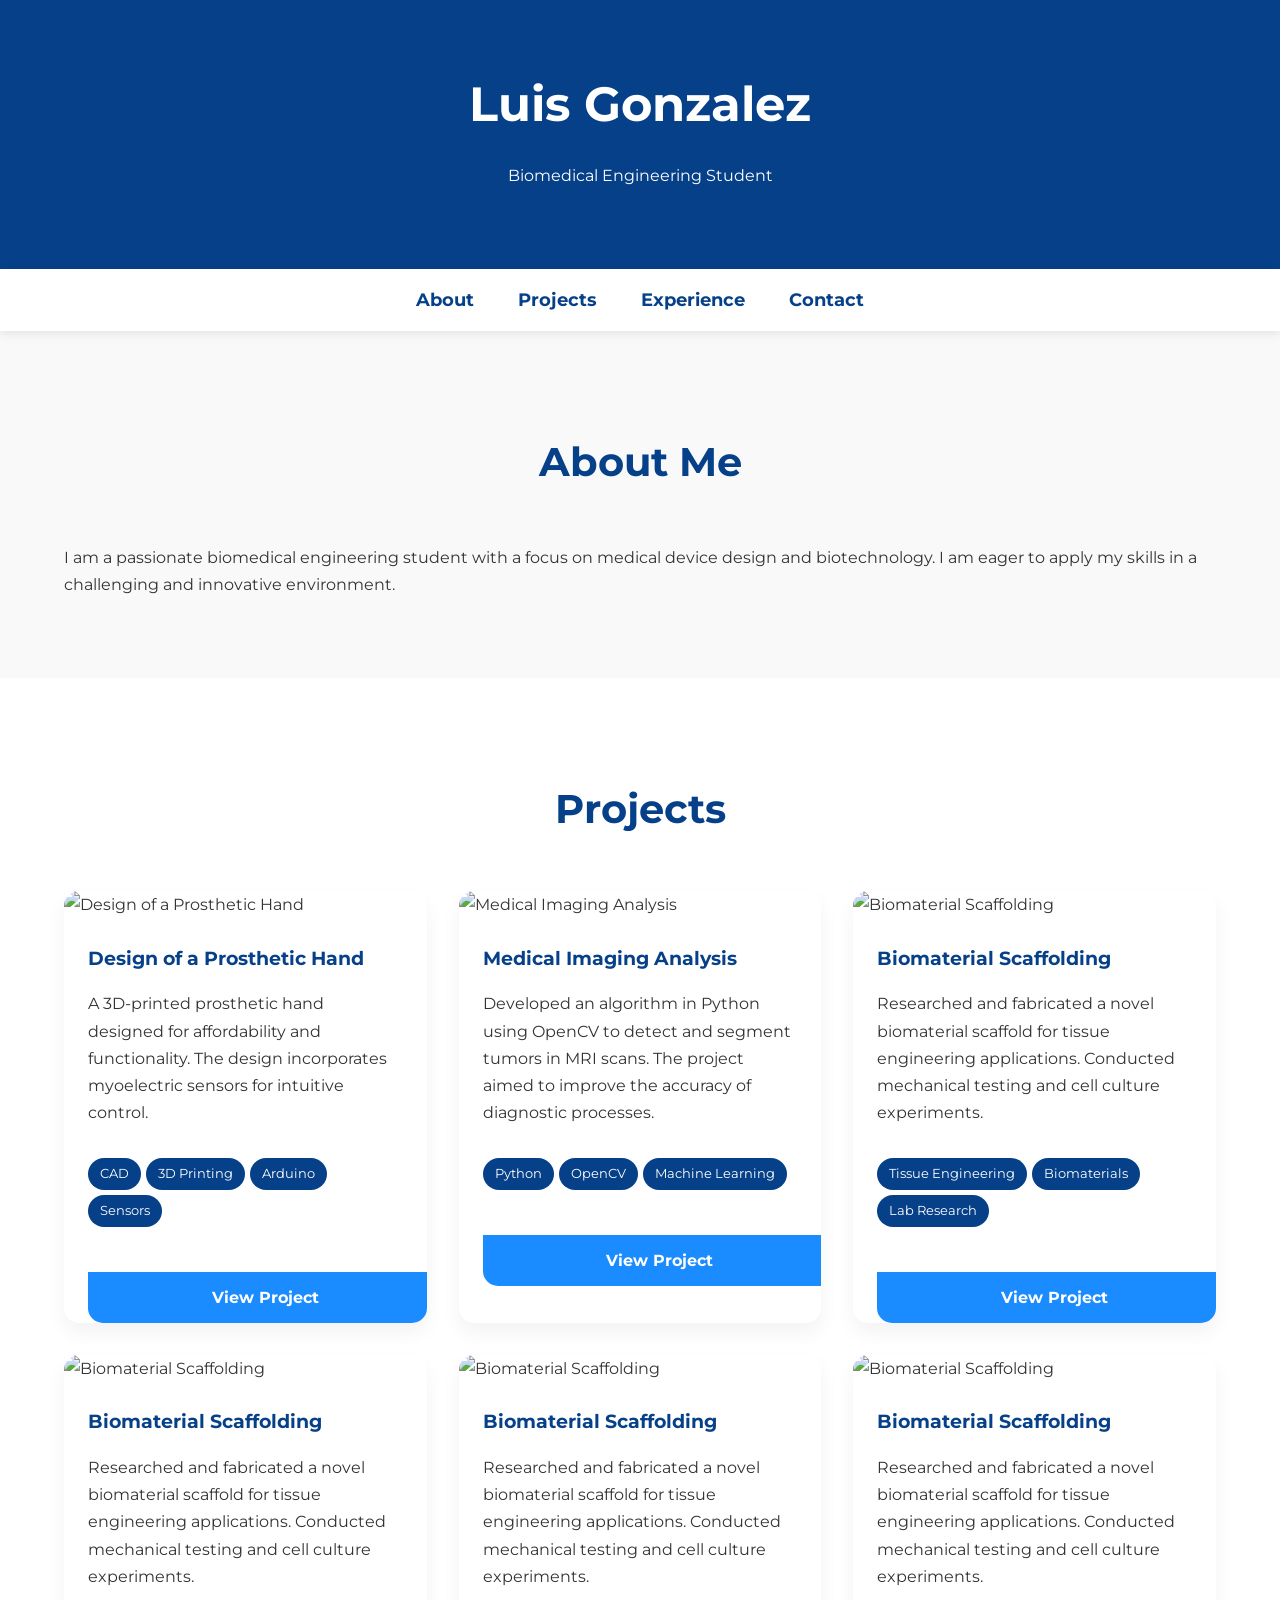
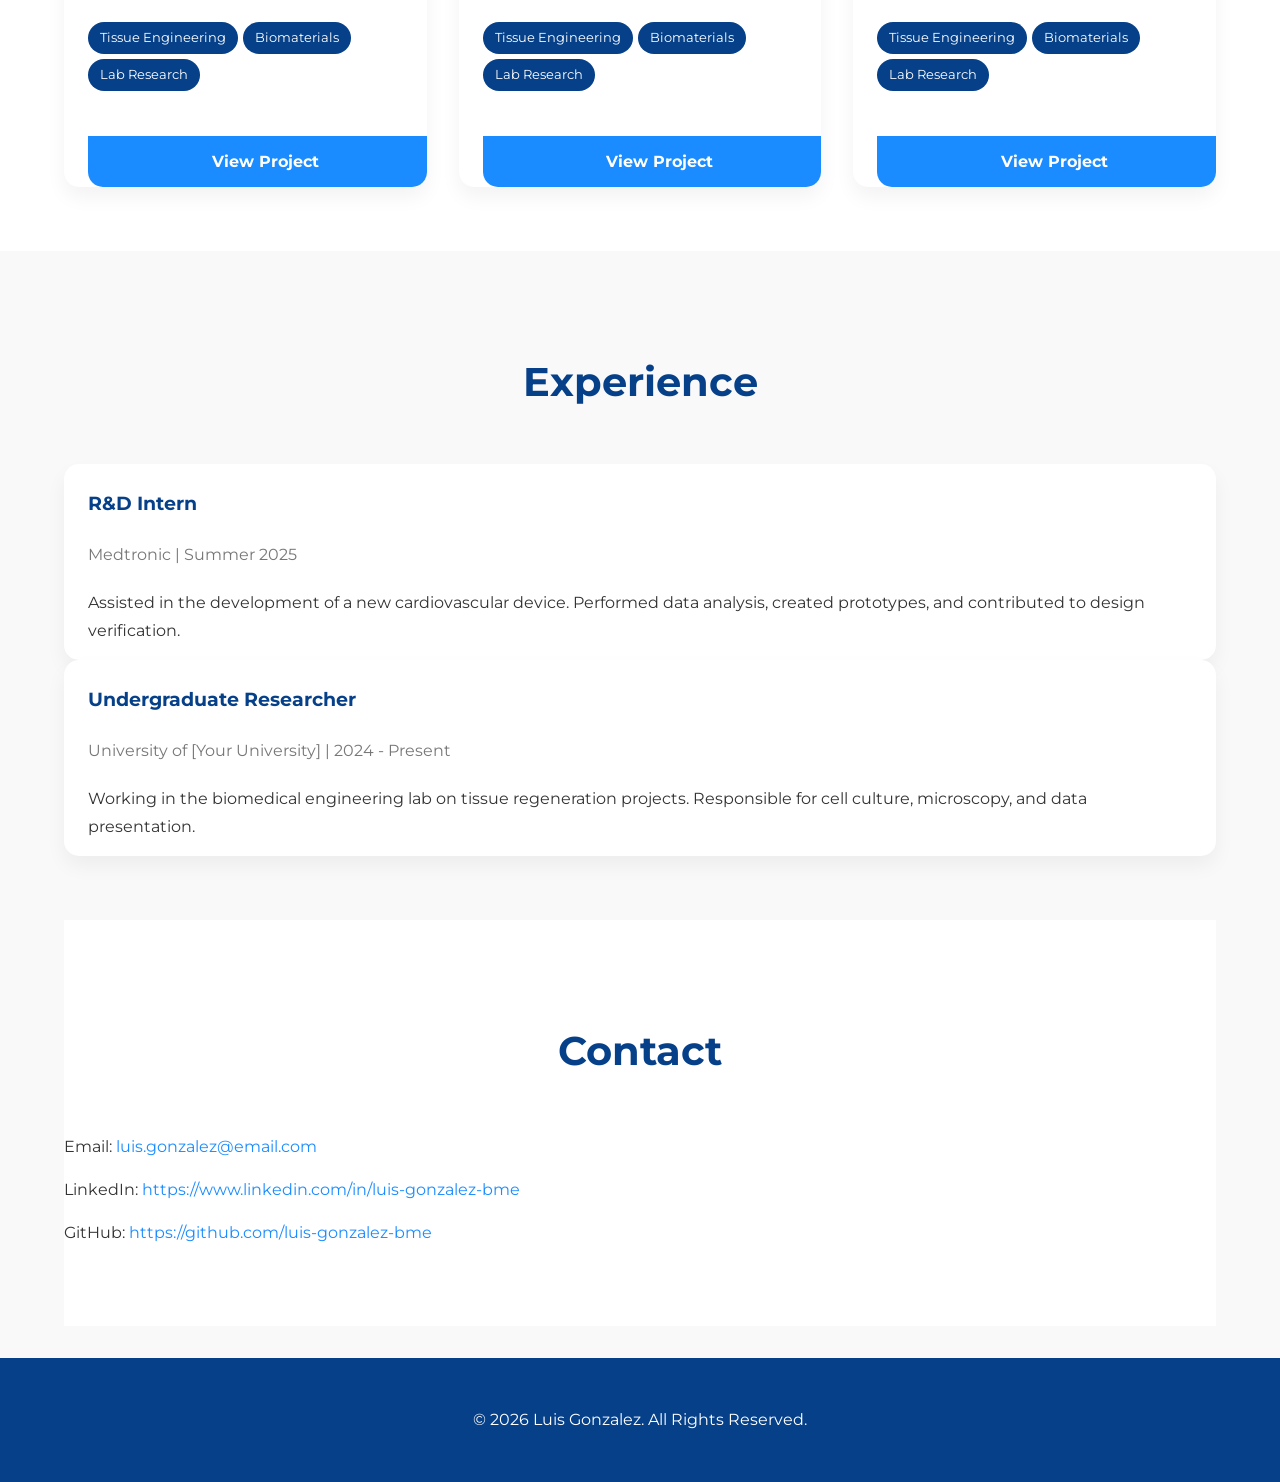
==== index.html @ 67741cb4 "Add files via upload" ====
<!DOCTYPE html>
<html lang="en">
<head>
    <meta charset="UTF-8">
    <meta name="viewport" content="width=device-width, initial-scale=1.0">
    <title>Luis Gonzalez - Portfolio</title>
    <link rel="stylesheet" href="css/style.css">
    <link rel="preconnect" href="https://fonts.googleapis.com">
    <link rel="preconnect" href="https://fonts.gstatic.com" crossorigin>
    <link href="https://fonts.googleapis.com/css2?family=Montserrat:wght@400;700&display=swap" rel="stylesheet">
</head>
<body>

    <header>
        <div class="container">
            <h1 id="owner-name"></h1>
            <p id="main-specialty"></p>
        </div>
    </header>

    <nav>
        <div class="container">
            <ul>
                <li><a href="#about">About</a></li>
                <li><a href="#projects">Projects</a></li>
                <li><a href="#experience">Experience</a></li>
                <li><a href="#contact">Contact</a></li>
            </ul>
        </div>
    </nav>

    <main>
        <section id="about" class="container">
            <h2>About Me</h2>
            <p id="about-description"></p>
        </section>

        <section id="projects">
            <div class="container">
                <h2>Projects</h2>
                <div id="projects-container"></div>
            </div>
        </section>

        <section id="experience">
            <div class="container">
                <h2>Experience</h2>
                <div id="experience-container"></div>
            </div>
        </section>

        <section id="contact" class="container">
            <h2>Contact</h2>
            <div id="contact-container"></div>
        </section>
    </main>

    <footer>
        <div class="container">
            <p>&copy; 2026 <span id="footer-name">Luis Gonzalez</span>. All Rights Reserved.</p>
        </div>
    </footer>

    <script src="js/data.js"></script>
    <script src="js/app.js"></script>
    <script>
        // Small script to set footer name, as app.js doesn't do it.
        document.addEventListener('DOMContentLoaded', function() {
            document.getElementById('footer-name').textContent = portfolio.name;
        });
    </script>
</body>
</html>
---- css/style.css ----
:root {
    --primary-color: #064089;
    --accent-color: #1a8cff;
    --background-color: #f9f9f9;
    --text-color: #333;
    --white: #ffffff;
    --body-font: 'Montserrat', 'Helvetica Neue', 'Arial', sans-serif;
    --border-radius: 15px;
    --shadow: 0 10px 20px rgba(0,0,0,0.05);
}

html {
    scroll-behavior: smooth;
}

body {
    font-family: var(--body-font);
    line-height: 1.7;
    background-color: var(--background-color);
    color: var(--text-color);
    margin: 0;
    padding: 0;
}

.container {
    width: 90%;
    max-width: 1200px;
    margin: auto;
}

header {
    background: var(--primary-color);
    color: var(--white);
    padding: 4rem 0;
    text-align: center;
}

header h1 {
    margin: 0;
    font-size: 3rem;
    font-weight: 700;
}

nav {
    background: var(--white);
    padding: 1rem 0;
    position: sticky;
    top: 0;
    z-index: 100;
    box-shadow: 0 2px 10px rgba(0,0,0,0.1);
}

nav ul {
    padding: 0;
    margin: 0;
    list-style: none;
    text-align: center;
}

nav ul li {
    display: inline;
    margin: 0 20px;
}

nav a {
    color: var(--primary-color);
    text-decoration: none;
    font-size: 1.1rem;
    font-weight: 700;
    transition: color 0.3s ease;
}

nav a:hover {
    color: var(--accent-color);
}

main section {
    padding: 4rem 0;
}

main section:nth-child(even) {
    background-color: var(--white);
}

h2 {
    color: var(--primary-color);
    text-align: center;
    margin-bottom: 3rem;
    font-size: 2.5rem;
    font-weight: 700;
}

#projects-container {
    display: grid;
    grid-template-columns: repeat(auto-fit, minmax(320px, 1fr));
    gap: 2rem;
}

.project-card, .experience-card {
    background: var(--white);
    border-radius: var(--border-radius);
    box-shadow: var(--shadow);
    overflow: hidden;
    transition: transform 0.3s ease, box-shadow 0.3s ease;
}

.project-card:hover {
    transform: translateY(-10px);
    box-shadow: 0 15px 30px rgba(0,0,0,0.1);
}

.project-card img {
    width: 100%;
    height: 200px;
    object-fit: cover;
}

.project-card h3, .experience-card h3 {
    color: var(--primary-color);
    padding: 1.5rem 1.5rem 0 1.5rem;
    margin: 0;
}

.project-card p, .experience-card p, .experience-card h4 {
    padding: 0 1.5rem;
}

.experience-card h4 {
    color: #777;
    font-weight: 400;
}


.tags {
    padding: 1rem 1.5rem;
}

.tags span {
    background: var(--primary-color);
    color: var(--white);
    padding: 5px 12px;
    border-radius: 20px;
    font-size: 0.8rem;
    margin-right: 5px;
    display: inline-block;
    margin-bottom: 5px;
}

.button {
    display: inline-block;
    background: var(--accent-color);
    color: var(--white);
    padding: 12px 20px;
    text-decoration: none;
    border-radius: 0 0 var(--border-radius) var(--border-radius);
    margin: 1.5rem 1.5rem 0 1.5rem;
    width: calc(100% - 3rem);
    text-align: center;
    font-weight: 700;
    transition: background-color 0.3s ease;
}

.button:hover {
    background: var(--primary-color);
}

#contact-container a {
    color: var(--accent-color);
    text-decoration: none;
}

#contact-container a:hover {
    text-decoration: underline;
}

footer {
    background: var(--primary-color);
    color: var(--white);
    text-align: center;
    padding: 2rem 0;
    margin-top: 2rem;
}
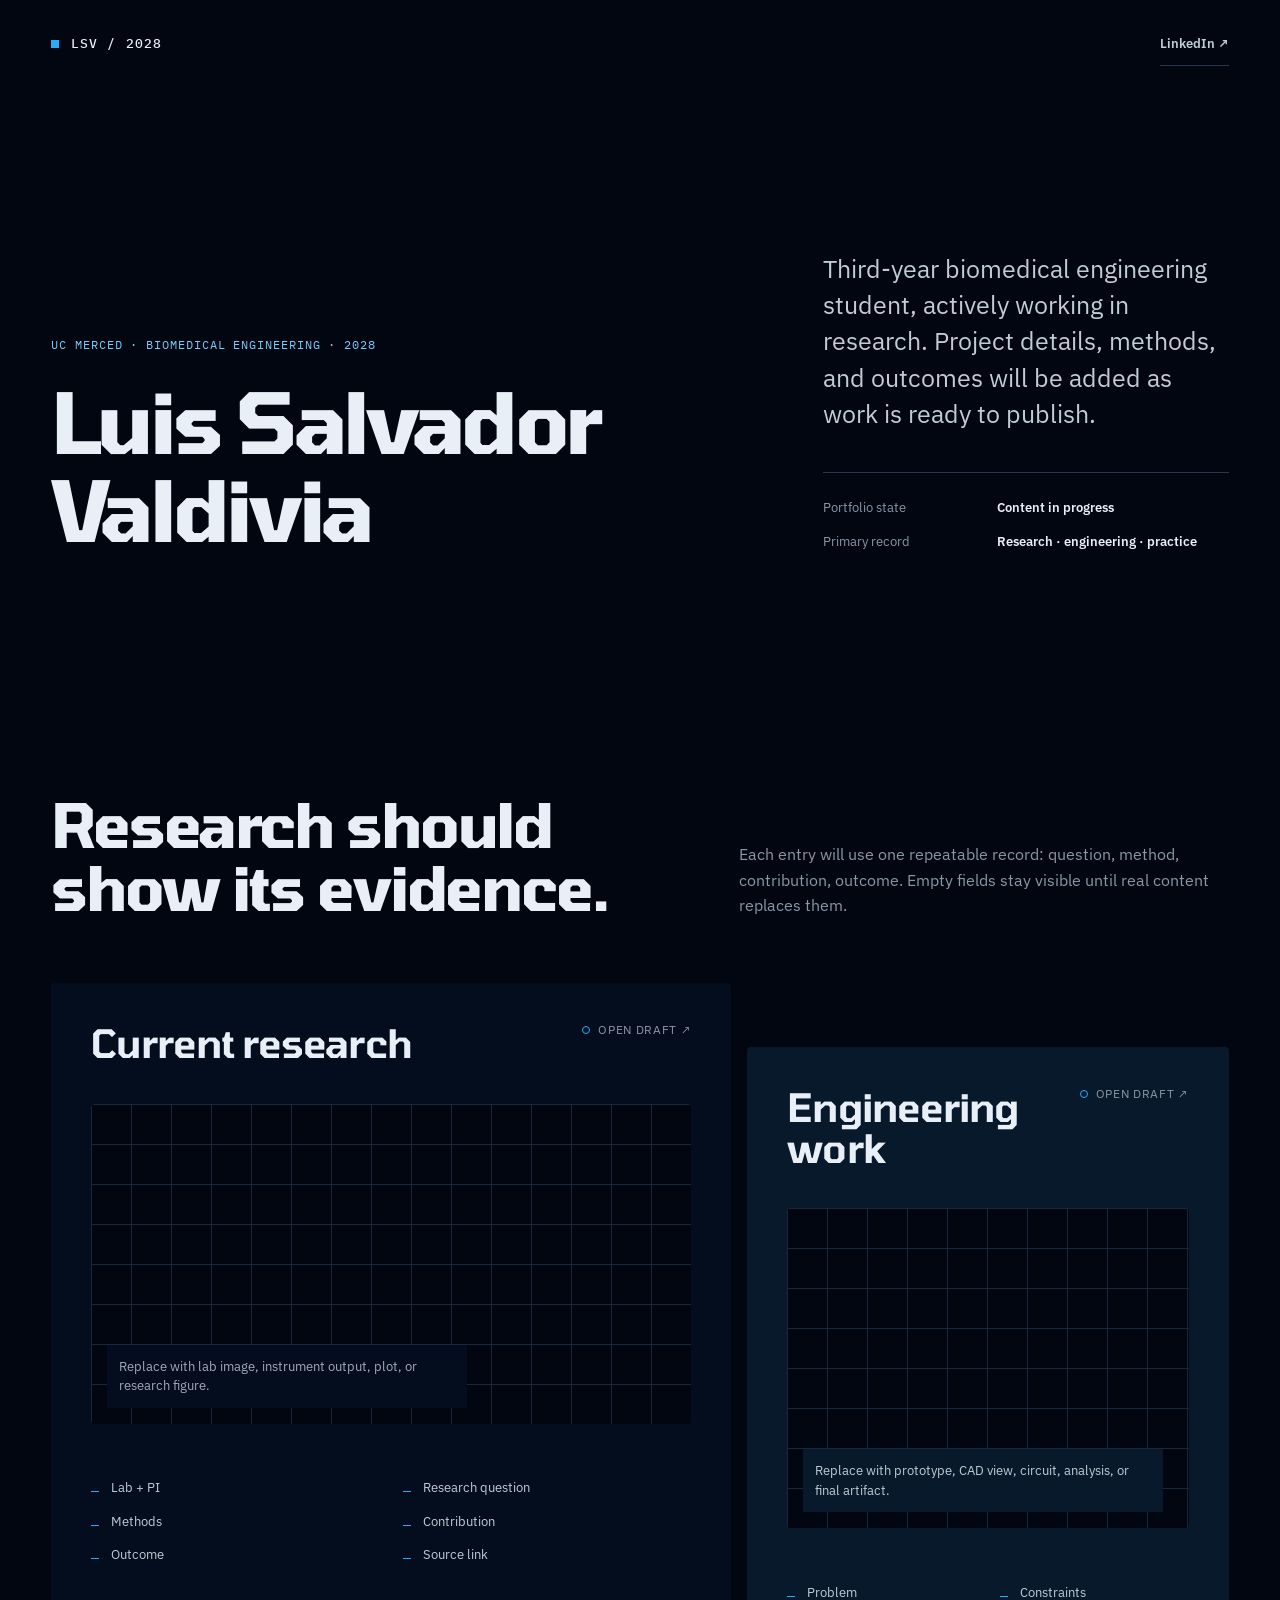
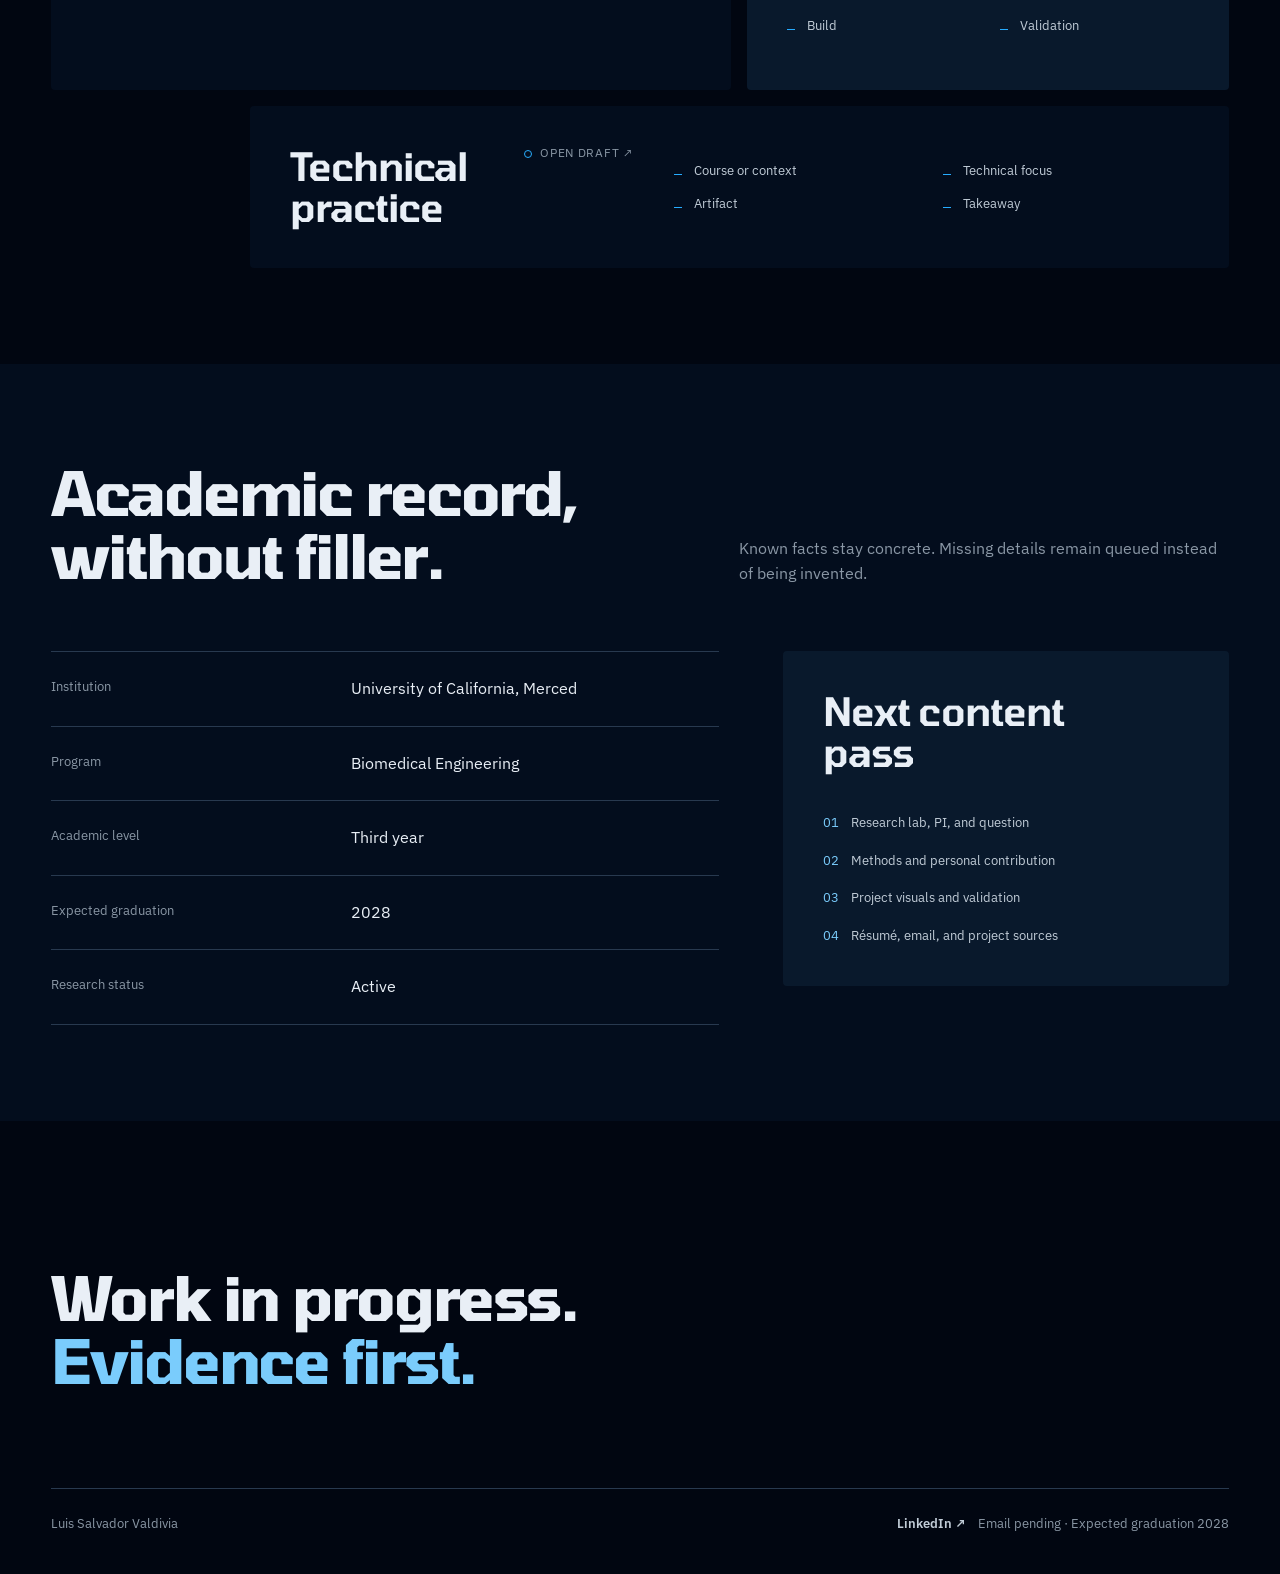
==== commit 23b29d4d: "Replace site with biomedical engineering portfolio" ====
--- a/index.html
+++ b/index.html
@@ -1,73 +1,751 @@
-<!DOCTYPE html>
+<!doctype html>
 <html lang="en">
-<head>
-    <meta charset="UTF-8">
-    <meta name="viewport" content="width=device-width, initial-scale=1.0">
-    <title>Luis Gonzalez - Portfolio</title>
-    <link rel="stylesheet" href="css/style.css">
+  <head>
+    <meta charset="utf-8">
+    <meta name="viewport" content="width=device-width, initial-scale=1, viewport-fit=cover">
+    <meta name="description" content="Portfolio specification for Luis Salvador Valdivia, a biomedical engineering student at UC Merced graduating in 2028.">
+    <title>Luis Salvador Valdivia — Biomedical Engineering</title>
     <link rel="preconnect" href="https://fonts.googleapis.com">
     <link rel="preconnect" href="https://fonts.gstatic.com" crossorigin>
-    <link href="https://fonts.googleapis.com/css2?family=Montserrat:wght@400;700&display=swap" rel="stylesheet">
-</head>
-<body>
-
-    <header>
-        <div class="container">
-            <h1 id="owner-name"></h1>
-            <p id="main-specialty"></p>
+    <link href="https://fonts.googleapis.com/css2?family=IBM+Plex+Mono:wght@500&amp;family=IBM+Plex+Sans:wght@400;600&amp;family=Tomorrow:wght@600;700&amp;display=swap" rel="stylesheet">
+    <link rel="stylesheet" href="tokens.css">
+    <style>
+      /* Hallmark · macrostructure: Portfolio Grid · tone: technical + austere · anchor hue: deep blue */
+      /* Hallmark · genre: atmospheric · theme: Midnight · enrichment: none · nav: N9 · footer: Ft5 */
+      /* Hallmark · contrast: pass (40–41) · static gates: pass · visual: pending (34, 44) */
+      /* Hallmark · pre-emit critique: P5 H5 E3 S4 R5 V5 */
+
+      *,
+      *::before,
+      *::after {
+        box-sizing: border-box;
+      }
+
+      html {
+        overflow-x: clip;
+        scroll-behavior: smooth;
+      }
+
+      body {
+        min-width: 20rem;
+        margin: 0;
+        overflow-x: clip;
+        background: var(--color-paper);
+        color: var(--color-ink);
+        font-family: var(--font-body);
+        font-size: var(--text-base);
+        font-weight: 400;
+        line-height: 1.6;
+        text-rendering: optimizeLegibility;
+      }
+
+      ::selection {
+        background: var(--color-selection);
+        color: var(--color-ink);
+      }
+
+      a {
+        color: inherit;
+        text-decoration: none;
+      }
+
+      a:focus-visible {
+        outline: var(--rule-strong) solid var(--color-focus);
+        outline-offset: var(--space-2xs);
+      }
+
+      h1,
+      h2,
+      h3,
+      p,
+      figure,
+      dl,
+      dd {
+        margin: 0;
+      }
+
+      h1,
+      h2,
+      h3 {
+        min-width: 0;
+        overflow-wrap: anywhere;
+        font-family: var(--font-display);
+        font-style: normal;
+        line-height: 1.04;
+      }
+
+      h1 {
+        max-width: 14ch;
+        font-size: var(--text-display);
+        font-weight: 700;
+        letter-spacing: -0.045em;
+      }
+
+      h2 {
+        max-width: 18ch;
+        font-size: clamp(var(--text-2xl), 5vw, var(--text-4xl));
+        font-weight: 700;
+        letter-spacing: -0.035em;
+      }
+
+      h3 {
+        font-size: clamp(var(--text-xl), 3.5vw, var(--text-2xl));
+        font-weight: 600;
+        letter-spacing: -0.025em;
+      }
+
+      .shell {
+        width: min(100%, var(--page-max));
+        margin-inline: auto;
+        padding-inline-start: var(--page-gutter-start);
+        padding-inline-end: var(--page-gutter-end);
+      }
+
+      .skip-link {
+        position: fixed;
+        inset-block-start: var(--space-sm);
+        inset-inline-start: var(--page-gutter-start);
+        z-index: var(--z-sticky);
+        padding: var(--space-sm) var(--space-md);
+        transform: translateY(calc(-100% - var(--space-xl)));
+        background: var(--color-accent);
+        color: var(--color-accent-ink);
+        font-weight: 600;
+        white-space: nowrap;
+      }
+
+      .skip-link:focus {
+        transform: translateY(0);
+      }
+
+      .skip-link:focus-visible {
+        outline-color: var(--color-accent-ink);
+        outline-offset: 0;
+        box-shadow: 0 0 0 var(--space-2xs) var(--color-focus);
+      }
+
+      .skip-link:hover {
+        background: var(--color-accent-soft);
+      }
+
+      .skip-link:active {
+        transform: translateY(1px);
+      }
+
+      .nav-edge {
+        display: flex;
+        align-items: center;
+        justify-content: space-between;
+        min-height: 5.5rem;
+        gap: var(--space-lg);
+      }
+
+      .wordmark {
+        min-height: 2.75rem;
+        display: inline-flex;
+        align-items: center;
+        font-family: var(--font-outlier);
+        font-size: var(--text-sm);
+        font-weight: 500;
+        letter-spacing: 0.08em;
+        white-space: nowrap;
+      }
+
+      .wordmark::before {
+        content: "";
+        width: var(--space-xs);
+        aspect-ratio: 1;
+        margin-inline-end: var(--space-sm);
+        background: var(--color-accent);
+      }
+
+      .wordmark:active {
+        transform: translateY(1px);
+      }
+
+      .nav-action {
+        min-height: 2.75rem;
+        display: inline-flex;
+        align-items: center;
+        border-block-end: var(--rule-hair) solid var(--color-rule);
+        color: var(--color-ink-2);
+        font-size: var(--text-sm);
+        font-weight: 600;
+        transition: color var(--dur-short) var(--ease-out), transform var(--dur-micro) var(--ease-out);
+        white-space: nowrap;
+      }
+
+      .nav-action:hover {
+        color: var(--color-accent-soft);
+        transform: translateY(-1px);
+      }
+
+      .nav-action:active {
+        transform: translateY(1px);
+      }
+
+      .wordmark[aria-disabled="true"],
+      .nav-action[aria-disabled="true"],
+      .skip-link[aria-disabled="true"],
+      .project-slot[aria-disabled="true"],
+      .footer-link[aria-disabled="true"] {
+        opacity: 0.55;
+        cursor: not-allowed;
+        pointer-events: none;
+      }
+
+      .intro {
+        display: grid;
+        gap: var(--space-2xl);
+        padding-block: var(--space-2xl) var(--space-4xl);
+      }
+
+      .identity {
+        display: grid;
+        gap: var(--space-lg);
+      }
+
+      .status-line {
+        max-width: 100%;
+        color: var(--color-accent-soft);
+        font-family: var(--font-outlier);
+        font-size: var(--text-xs);
+        letter-spacing: 0.08em;
+        line-height: 1.5;
+        text-transform: uppercase;
+      }
+
+      .intro-copy {
+        display: grid;
+        align-content: end;
+        gap: var(--space-xl);
+      }
+
+      .lede {
+        max-width: 48ch;
+        color: var(--color-ink-2);
+        font-size: clamp(var(--text-md), 2.3vw, var(--text-lg));
+        line-height: 1.45;
+      }
+
+      .content-state {
+        display: grid;
+        grid-template-columns: minmax(0, 1fr);
+        gap: var(--space-sm);
+        padding-block-start: var(--space-lg);
+        border-block-start: var(--rule-hair) solid var(--color-rule);
+      }
+
+      .content-state dt {
+        color: var(--color-muted);
+        font-size: var(--text-sm);
+      }
+
+      .content-state dd {
+        color: var(--color-ink);
+        font-size: var(--text-sm);
+        font-weight: 600;
+      }
+
+      .section {
+        padding-block: var(--space-3xl);
+      }
+
+      .head-hang {
+        display: grid;
+        gap: var(--space-lg);
+        padding-block-end: var(--space-2xl);
+      }
+
+      .section-copy {
+        max-width: 48ch;
+        color: var(--color-muted);
+      }
+
+      .project-grid {
+        display: grid;
+        grid-template-columns: minmax(0, 1fr);
+        gap: var(--space-md);
+      }
+
+      .project-slot {
+        min-width: 0;
+        display: grid;
+        align-content: start;
+        gap: var(--space-xl);
+        padding: var(--space-lg);
+        background: var(--color-paper-2);
+        color: var(--color-ink);
+        border-radius: var(--radius-card);
+        cursor: pointer;
+        transition: background-color var(--dur-short) var(--ease-out);
+      }
+
+      .project-slot:nth-child(2) {
+        background: var(--color-paper-3);
+      }
+
+      .project-slot:hover {
+        background: var(--color-paper-3);
+      }
+
+      .project-slot:nth-child(2):hover {
+        background: var(--color-paper-4);
+      }
+
+      .project-slot:active {
+        transform: translateY(1px);
+      }
+
+      .project-slot:focus-visible {
+        outline: var(--rule-strong) solid var(--color-focus);
+        outline-offset: var(--space-2xs);
+      }
+
+      .slot-head {
+        display: flex;
+        align-items: flex-start;
+        justify-content: space-between;
+        gap: var(--space-lg);
+      }
+
+      .slot-status {
+        flex: 0 0 auto;
+        display: inline-flex;
+        align-items: center;
+        gap: var(--space-xs);
+        color: var(--color-muted);
+        font-size: var(--text-xs);
+        letter-spacing: 0.06em;
+        line-height: 1.3;
+        text-transform: uppercase;
+        white-space: nowrap;
+      }
+
+      .slot-status::before {
+        content: "";
+        width: var(--space-xs);
+        aspect-ratio: 1;
+        border: var(--rule-hair) solid var(--color-accent);
+        border-radius: var(--radius-chip);
+      }
+
+      .figure-placeholder {
+        min-height: 13rem;
+        display: grid;
+        align-content: end;
+        padding: var(--space-md);
+        background-color: var(--color-paper);
+        background-image:
+          linear-gradient(var(--color-rule-soft) var(--rule-hair), var(--color-transparent) var(--rule-hair)),
+          linear-gradient(90deg, var(--color-rule-soft) var(--rule-hair), var(--color-transparent) var(--rule-hair));
+        background-size: var(--space-xl) var(--space-xl);
+        border-radius: var(--radius-card);
+      }
+
+      .figure-placeholder figcaption {
+        max-width: 45ch;
+        padding: var(--space-sm);
+        background: var(--color-paper-2);
+        color: var(--color-neutral);
+        font-size: var(--text-sm);
+        line-height: 1.45;
+      }
+
+      .project-slot:nth-child(2) .figure-placeholder figcaption {
+        background: var(--color-paper-3);
+        color: var(--color-ink-2);
+      }
+
+      .content-fields {
+        display: grid;
+        grid-template-columns: repeat(2, minmax(0, 1fr));
+        gap: var(--space-sm) var(--space-lg);
+        padding: 0;
+        list-style: none;
+        color: var(--color-ink-2);
+        font-size: var(--text-sm);
+      }
+
+      .content-fields li {
+        display: flex;
+        align-items: baseline;
+        gap: var(--space-sm);
+      }
+
+      .content-fields li::before {
+        content: "";
+        flex: 0 0 auto;
+        width: var(--space-xs);
+        height: var(--rule-hair);
+        background: var(--color-accent);
+      }
+
+      .record-layout {
+        display: grid;
+        gap: var(--space-2xl);
+      }
+
+      .spec-sheet {
+        display: grid;
+        margin: 0;
+      }
+
+      .spec-row {
+        display: grid;
+        grid-template-columns: minmax(0, 0.75fr) minmax(0, 1fr);
+        gap: var(--space-sm) var(--space-lg);
+        padding-block: var(--space-lg);
+        border-block-start: var(--rule-hair) solid var(--color-rule);
+      }
+
+      .spec-row:last-child {
+        border-block-end: var(--rule-hair) solid var(--color-rule);
+      }
+
+      .spec-row dt {
+        color: var(--color-muted);
+        font-size: var(--text-sm);
+      }
+
+      .spec-row dd {
+        color: var(--color-ink);
+        font-variant-numeric: tabular-nums;
+      }
+
+      .queue {
+        align-self: start;
+        display: grid;
+        gap: var(--space-xl);
+        padding: var(--space-xl);
+        background: var(--color-paper-2);
+        border-radius: var(--radius-card);
+      }
+
+      .queue h3 {
+        max-width: 12ch;
+      }
+
+      .queue-list {
+        display: grid;
+        gap: var(--space-md);
+        margin: 0;
+        padding: 0;
+        counter-reset: queue;
+        list-style: none;
+      }
+
+      .queue-list li {
+        display: grid;
+        grid-template-columns: auto minmax(0, 1fr);
+        gap: var(--space-sm);
+        color: var(--color-ink-2);
+        font-size: var(--text-sm);
+      }
+
+      .queue-list li::before {
+        counter-increment: queue;
+        content: counter(queue, decimal-leading-zero);
+        color: var(--color-accent-soft);
+        font-variant-numeric: tabular-nums;
+      }
+
+      .foot-stmt {
+        display: grid;
+        gap: var(--space-3xl);
+        padding-block: var(--space-4xl) var(--page-bottom);
+      }
+
+      .foot-stmt__line {
+        max-width: 17ch;
+        font-family: var(--font-display);
+        font-size: clamp(var(--text-2xl), 7vw, var(--text-4xl));
+        font-weight: 700;
+        font-style: normal;
+        line-height: 1.04;
+        letter-spacing: -0.035em;
+        overflow-wrap: anywhere;
+      }
+
+      .foot-stmt__line span {
+        color: var(--color-accent-soft);
+      }
+
+      .foot-stmt__meta {
+        display: flex;
+        flex-direction: column;
+        align-items: flex-start;
+        gap: var(--space-sm);
+        padding-block-start: var(--space-lg);
+        border-block-start: var(--rule-hair) solid var(--color-rule);
+        color: var(--color-muted);
+        font-size: var(--text-sm);
+      }
+
+      .foot-stmt__contact {
+        display: flex;
+        flex-wrap: wrap;
+        gap: var(--space-sm);
+      }
+
+      .footer-link {
+        color: var(--color-ink-2);
+        font-weight: 600;
+        white-space: nowrap;
+      }
+
+      .footer-link:hover {
+        color: var(--color-accent-soft);
+      }
+
+      .footer-link:active {
+        transform: translateY(1px);
+      }
+
+      .record-band {
+        background: var(--color-paper-2);
+        color: var(--color-ink);
+      }
+
+      .record-band .queue {
+        background: var(--color-paper-3);
+        color: var(--color-ink);
+      }
+
+      @media (min-width: 40rem) {
+        .intro {
+          grid-template-columns: minmax(0, 1.25fr) minmax(0, 0.75fr);
+          align-items: end;
+          gap: var(--space-3xl);
+        }
+
+        .content-state {
+          grid-template-columns: minmax(0, 0.7fr) minmax(0, 1fr);
+        }
+
+        .project-grid {
+          grid-template-columns: repeat(2, minmax(0, 1fr));
+        }
+
+        .project-slot:last-child {
+          grid-column: 1 / -1;
+          grid-template-columns: minmax(0, 0.8fr) minmax(0, 1.2fr);
+          align-items: start;
+        }
+
+        .record-layout {
+          grid-template-columns: minmax(0, 1.2fr) minmax(18rem, 0.8fr);
+          align-items: start;
+        }
+
+        .foot-stmt__meta {
+          flex-direction: row;
+          align-items: baseline;
+          justify-content: space-between;
+        }
+      }
+
+      @media (min-width: 60rem) {
+        .head-hang {
+          grid-template-columns: minmax(0, 1.15fr) minmax(0, 0.85fr);
+          align-items: end;
+        }
+
+        .intro {
+          min-height: 38rem;
+          padding-block-start: var(--space-3xl);
+        }
+
+        .project-grid {
+          grid-template-columns: repeat(12, minmax(0, 1fr));
+        }
+
+        .project-slot:first-child {
+          grid-column: span 7;
+        }
+
+        .project-slot:nth-child(2) {
+          grid-column: span 5;
+          margin-block-start: var(--space-2xl);
+        }
+
+        .project-slot:last-child {
+          grid-column: 3 / span 10;
+        }
+
+        .project-slot {
+          padding: var(--space-xl);
+        }
+
+        .figure-placeholder {
+          min-height: 20rem;
+        }
+      }
+
+      @media (hover: hover) and (pointer: fine) {
+        .wordmark:hover {
+          color: var(--color-accent-soft);
+        }
+      }
+
+      @media (pointer: coarse) {
+        .wordmark,
+        .nav-action {
+          min-height: 3rem;
+        }
+      }
+
+      @media (prefers-reduced-motion: reduce) {
+        html {
+          scroll-behavior: auto;
+        }
+
+        *,
+        *::before,
+        *::after {
+          animation-duration: var(--dur-micro) !important;
+          animation-iteration-count: 1 !important;
+          transition-duration: var(--dur-micro) !important;
+        }
+      }
+    </style>
+  </head>
+  <body>
+    <a class="skip-link" href="#main">Skip to content</a>
+
+    <header class="shell nav-edge" aria-label="Primary navigation">
+      <a class="wordmark" href="#top" aria-label="Luis Salvador Valdivia, back to top">LSV / 2028</a>
+      <a class="nav-action" href="https://www.linkedin.com/in/luissalvador12/" target="_blank" rel="noopener noreferrer" aria-label="Luis Salvador Valdivia on LinkedIn, opens in a new tab">LinkedIn ↗</a>
+    </header>
+
+    <main id="main">
+      <section class="shell intro" id="top" aria-labelledby="page-title">
+        <div class="identity">
+          <p class="status-line">UC Merced · Biomedical Engineering · 2028</p>
+          <h1 id="page-title">Luis Salvador Valdivia</h1>
         </div>
-    </header>
-
-    <nav>
-        <div class="container">
-            <ul>
-                <li><a href="#about">About</a></li>
-                <li><a href="#projects">Projects</a></li>
-                <li><a href="#experience">Experience</a></li>
-                <li><a href="#contact">Contact</a></li>
+
+        <div class="intro-copy">
+          <p class="lede">Third-year biomedical engineering student, actively working in research. Project details, methods, and outcomes will be added as work is ready to publish.</p>
+          <dl class="content-state">
+            <dt>Portfolio state</dt>
+            <dd>Content in progress</dd>
+            <dt>Primary record</dt>
+            <dd>Research · engineering · practice</dd>
+          </dl>
+        </div>
+      </section>
+
+      <section class="shell section" id="work" aria-labelledby="work-title">
+        <header class="head-hang">
+          <h2 id="work-title">Research should show its evidence.</h2>
+          <p class="section-copy">Each entry will use one repeatable record: question, method, contribution, outcome. Empty fields stay visible until real content replaces them.</p>
+        </header>
+
+        <div class="project-grid">
+          <a class="project-slot" href="work/research.html" aria-labelledby="research-card-title">
+            <div class="slot-head">
+              <h3 id="research-card-title">Current research</h3>
+              <span class="slot-status">Open draft ↗</span>
+            </div>
+            <figure class="figure-placeholder">
+              <figcaption>Replace with lab image, instrument output, plot, or research figure.</figcaption>
+            </figure>
+            <ul class="content-fields" aria-label="Fields needed for current research">
+              <li>Lab + PI</li>
+              <li>Research question</li>
+              <li>Methods</li>
+              <li>Contribution</li>
+              <li>Outcome</li>
+              <li>Source link</li>
             </ul>
+          </a>
+
+          <a class="project-slot" href="work/engineering.html" aria-labelledby="engineering-card-title">
+            <div class="slot-head">
+              <h3 id="engineering-card-title">Engineering work</h3>
+              <span class="slot-status">Open draft ↗</span>
+            </div>
+            <figure class="figure-placeholder">
+              <figcaption>Replace with prototype, CAD view, circuit, analysis, or final artifact.</figcaption>
+            </figure>
+            <ul class="content-fields" aria-label="Fields needed for engineering work">
+              <li>Problem</li>
+              <li>Constraints</li>
+              <li>Build</li>
+              <li>Validation</li>
+            </ul>
+          </a>
+
+          <a class="project-slot" href="work/practice.html" aria-labelledby="practice-card-title">
+            <div class="slot-head">
+              <h3 id="practice-card-title">Technical practice</h3>
+              <span class="slot-status">Open draft ↗</span>
+            </div>
+            <ul class="content-fields" aria-label="Fields needed for technical practice">
+              <li>Course or context</li>
+              <li>Technical focus</li>
+              <li>Artifact</li>
+              <li>Takeaway</li>
+            </ul>
+          </a>
         </div>
-    </nav>
-
-    <main>
-        <section id="about" class="container">
-            <h2>About Me</h2>
-            <p id="about-description"></p>
-        </section>
-
-        <section id="projects">
-            <div class="container">
-                <h2>Projects</h2>
-                <div id="projects-container"></div>
-            </div>
-        </section>
-
-        <section id="experience">
-            <div class="container">
-                <h2>Experience</h2>
-                <div id="experience-container"></div>
-            </div>
-        </section>
-
-        <section id="contact" class="container">
-            <h2>Contact</h2>
-            <div id="contact-container"></div>
-        </section>
+      </section>
+
+      <section class="record-band" aria-labelledby="record-title">
+        <div class="shell section">
+          <header class="head-hang">
+            <h2 id="record-title">Academic record, without filler.</h2>
+            <p class="section-copy">Known facts stay concrete. Missing details remain queued instead of being invented.</p>
+          </header>
+
+          <div class="record-layout">
+            <dl class="spec-sheet">
+              <div class="spec-row">
+                <dt>Institution</dt>
+                <dd>University of California, Merced</dd>
+              </div>
+              <div class="spec-row">
+                <dt>Program</dt>
+                <dd>Biomedical Engineering</dd>
+              </div>
+              <div class="spec-row">
+                <dt>Academic level</dt>
+                <dd>Third year</dd>
+              </div>
+              <div class="spec-row">
+                <dt>Expected graduation</dt>
+                <dd>2028</dd>
+              </div>
+              <div class="spec-row">
+                <dt>Research status</dt>
+                <dd>Active</dd>
+              </div>
+            </dl>
+
+            <aside class="queue" aria-labelledby="queue-title">
+              <h3 id="queue-title">Next content pass</h3>
+              <ol class="queue-list">
+                <li>Research lab, PI, and question</li>
+                <li>Methods and personal contribution</li>
+                <li>Project visuals and validation</li>
+                <li>Résumé, email, and project sources</li>
+              </ol>
+            </aside>
+          </div>
+        </div>
+      </section>
     </main>
 
-    <footer>
-        <div class="container">
-            <p>&copy; 2026 <span id="footer-name">Luis Gonzalez</span>. All Rights Reserved.</p>
-        </div>
+    <footer class="shell foot-stmt">
+      <p class="foot-stmt__line">Work in progress. <span>Evidence first.</span></p>
+      <div class="foot-stmt__meta">
+        <span>Luis Salvador Valdivia</span>
+        <span class="foot-stmt__contact">
+          <a class="footer-link" href="https://www.linkedin.com/in/luissalvador12/" target="_blank" rel="noopener noreferrer">LinkedIn ↗</a>
+          <span>Email pending · Expected graduation 2028</span>
+        </span>
+      </div>
     </footer>
-
-    <script src="js/data.js"></script>
-    <script src="js/app.js"></script>
-    <script>
-        // Small script to set footer name, as app.js doesn't do it.
-        document.addEventListener('DOMContentLoaded', function() {
-            document.getElementById('footer-name').textContent = portfolio.name;
-        });
-    </script>
-</body>
+  </body>
 </html>
--- a/tokens.css
+++ b/tokens.css
@@ -0,0 +1,75 @@
+/* Hallmark · macrostructure: Portfolio Grid · tone: technical + austere · anchor hue: deep blue */
+/* Hallmark · genre: atmospheric · theme: Midnight · enrichment: none · nav: N9 · footer: Ft5 */
+/* Hallmark · contrast: pass (40–41) · static gates: pass · visual: pending (34, 44) */
+/* Hallmark · pre-emit critique: P5 H5 E3 S4 R5 V5 */
+
+:root {
+  color-scheme: dark;
+
+  --color-paper: oklch(12% 0.032 255);
+  --color-paper-2: oklch(16% 0.038 255);
+  --color-paper-3: oklch(21% 0.045 255);
+  --color-paper-4: oklch(26% 0.05 255);
+  --color-ink: oklch(95% 0.012 250);
+  --color-ink-2: oklch(84% 0.02 250);
+  --color-neutral: oklch(74% 0.025 250);
+  --color-muted: oklch(67% 0.026 250);
+  --color-rule: oklch(34% 0.045 255);
+  --color-rule-soft: oklch(27% 0.04 255);
+  --color-accent: oklch(72% 0.17 245);
+  --color-accent-deep: oklch(56% 0.19 252);
+  --color-accent-soft: oklch(81% 0.105 236);
+  --color-accent-ink: oklch(13% 0.035 255);
+  --color-focus: oklch(84% 0.15 232);
+  --color-transparent: oklch(12% 0.032 255 / 0);
+  --color-selection: oklch(34% 0.11 245);
+
+  --font-display: "Tomorrow", "Arial Narrow", sans-serif;
+  --font-body: "IBM Plex Sans", system-ui, sans-serif;
+  --font-outlier: "IBM Plex Mono", ui-monospace, monospace;
+
+  --text-xs: 0.72rem;
+  --text-sm: 0.84rem;
+  --text-base: 1rem;
+  --text-md: 1.25rem;
+  --text-lg: 1.5625rem;
+  --text-xl: 1.953rem;
+  --text-2xl: 2.441rem;
+  --text-3xl: 3.052rem;
+  --text-4xl: 3.815rem;
+  --text-display: clamp(3.15rem, 8vw, 5.25rem);
+
+  --space-3xs: 0.125rem;
+  --space-2xs: 0.25rem;
+  --space-xs: 0.5rem;
+  --space-sm: 0.75rem;
+  --space-md: 1rem;
+  --space-lg: 1.5rem;
+  --space-xl: 2.5rem;
+  --space-2xl: 4rem;
+  --space-3xl: 6rem;
+  --space-4xl: 9rem;
+
+  --page-gutter: clamp(1rem, 4vw, 4rem);
+  --page-gutter-start: max(var(--page-gutter), env(safe-area-inset-left));
+  --page-gutter-end: max(var(--page-gutter), env(safe-area-inset-right));
+  --page-bottom: max(var(--space-xl), env(safe-area-inset-bottom));
+  --page-max: 86rem;
+  --measure: 65ch;
+
+  --ease-out: cubic-bezier(0.16, 1, 0.3, 1);
+  --ease-in: cubic-bezier(0.7, 0, 0.84, 0);
+  --ease-in-out: cubic-bezier(0.65, 0, 0.35, 1);
+  --dur-micro: 110ms;
+  --dur-short: 200ms;
+  --dur-long: 380ms;
+
+  --rule-hair: 1px;
+  --rule-strong: 2px;
+  --radius-card: 0.25rem;
+  --radius-chip: 999px;
+
+  --z-base: 1;
+  --z-raised: 10;
+  --z-sticky: 200;
+}
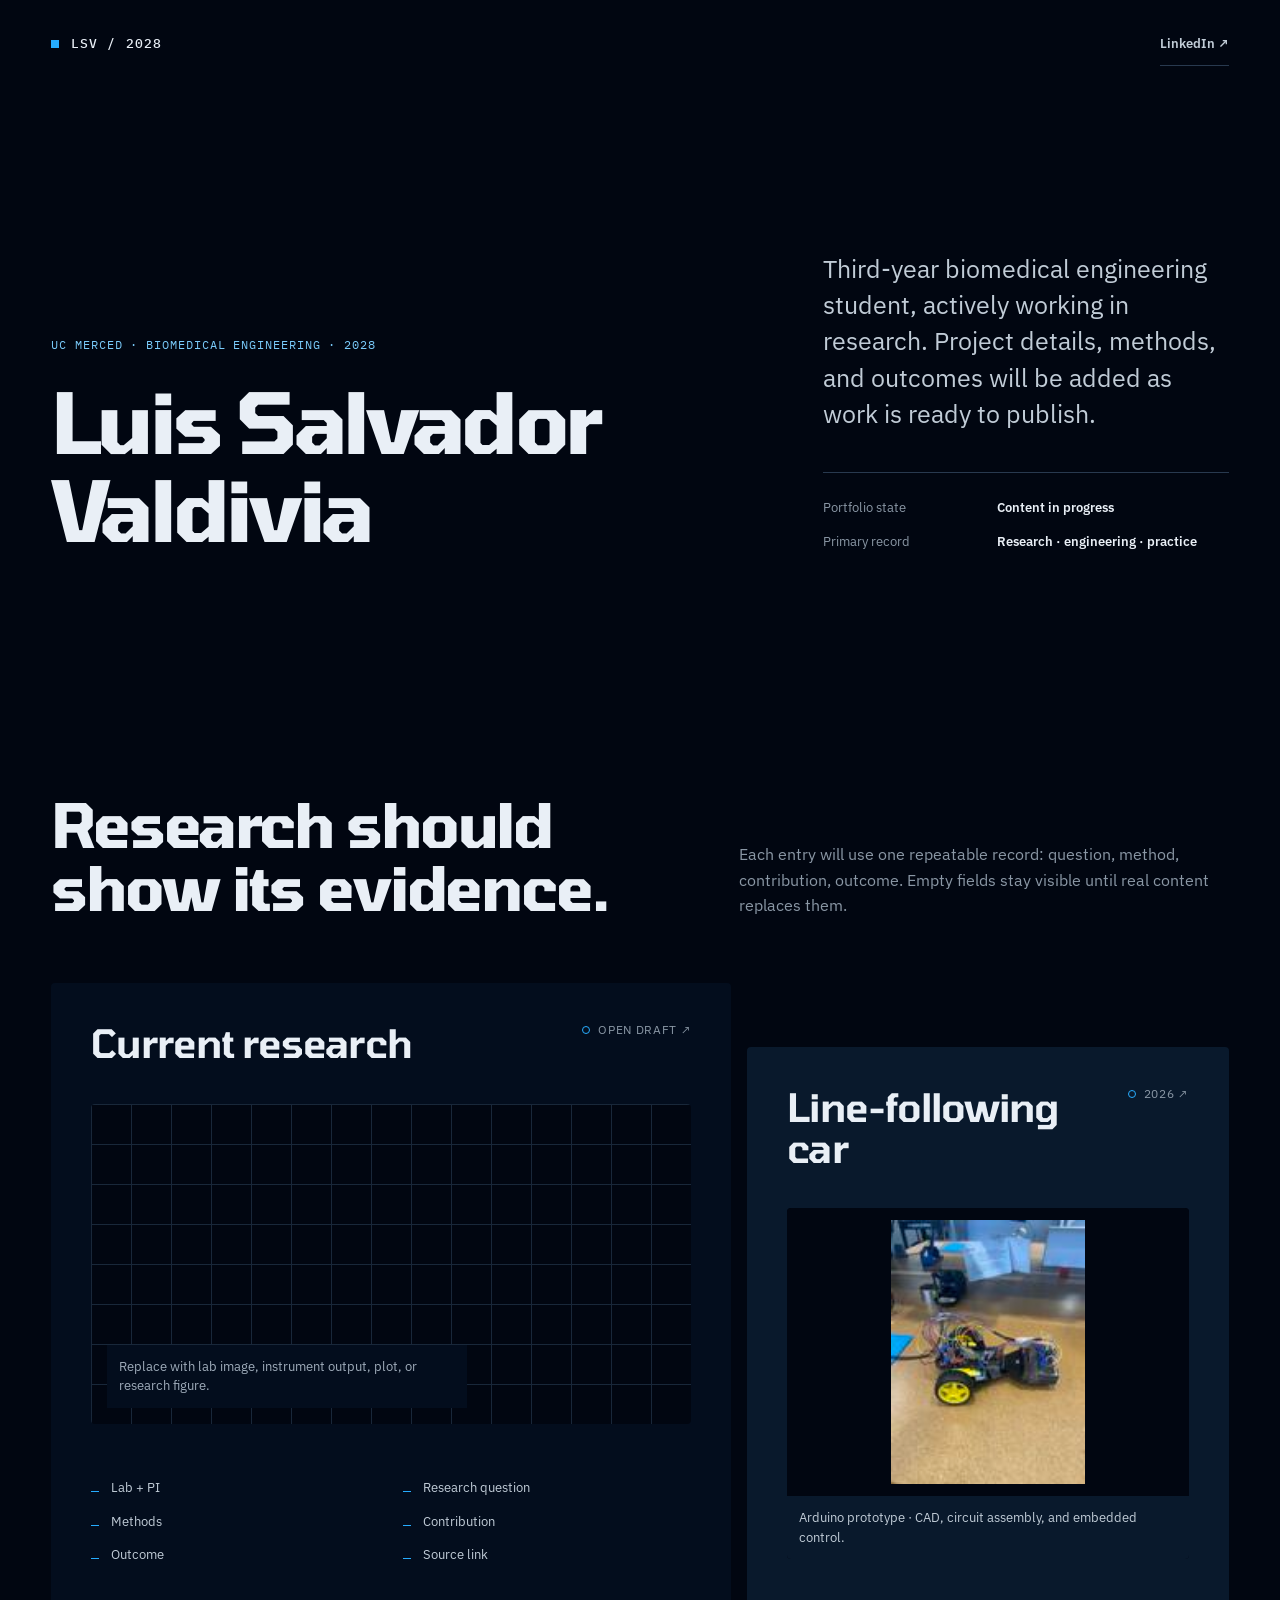
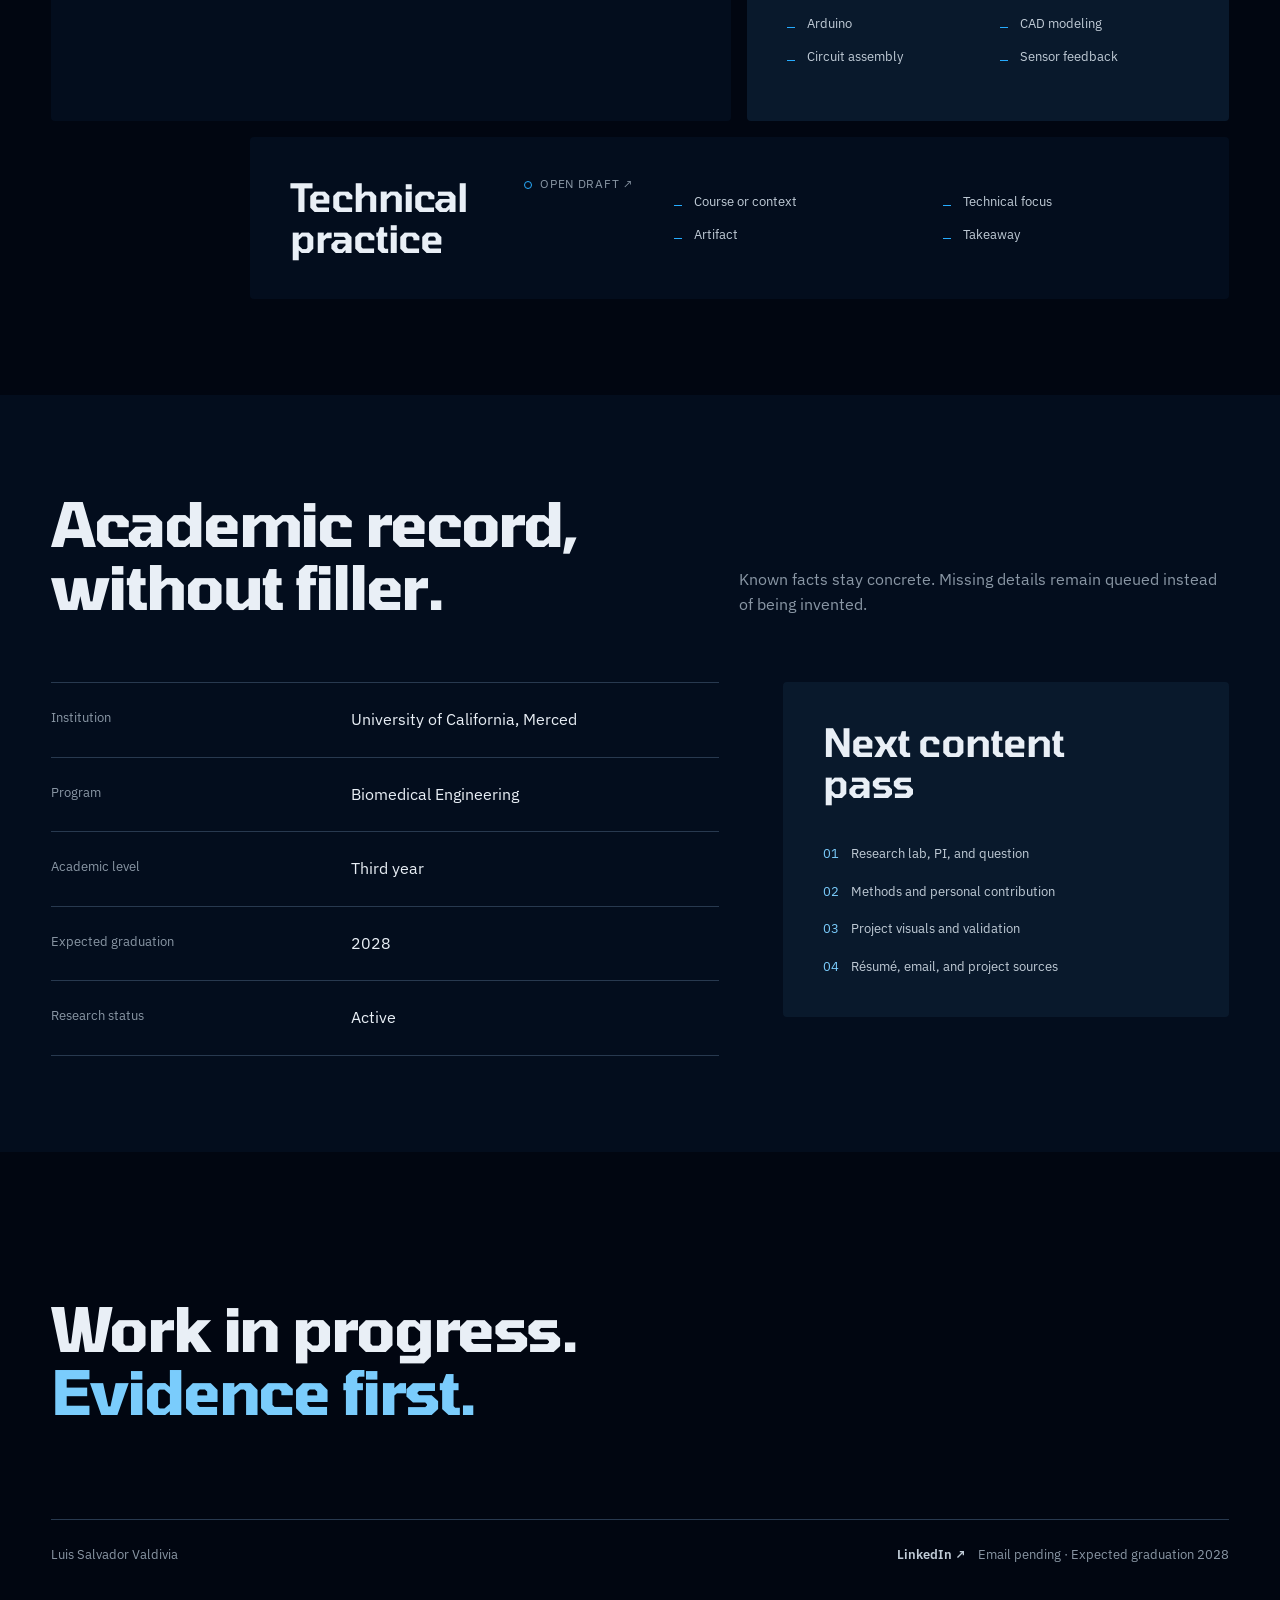
==== commit 5927bbf0: "Add autonomous line-following car project" ====
--- a/index.html
+++ b/index.html
@@ -350,6 +350,29 @@
         color: var(--color-neutral);
         font-size: var(--text-sm);
         line-height: 1.45;
+      }
+
+      .figure-placeholder.has-image {
+        grid-template-rows: minmax(13rem, 1fr) auto;
+        align-content: stretch;
+        padding: 0;
+        overflow: clip;
+        background-image: none;
+      }
+
+      .figure-placeholder.has-image img {
+        width: 100%;
+        height: 100%;
+        min-height: 13rem;
+        max-height: 18rem;
+        display: block;
+        padding: var(--space-sm);
+        background: var(--color-paper);
+        object-fit: contain;
+      }
+
+      .figure-placeholder.has-image figcaption {
+        max-width: none;
       }
 
       .project-slot:nth-child(2) .figure-placeholder figcaption {
@@ -663,17 +686,18 @@
 
           <a class="project-slot" href="work/engineering.html" aria-labelledby="engineering-card-title">
             <div class="slot-head">
-              <h3 id="engineering-card-title">Engineering work</h3>
-              <span class="slot-status">Open draft ↗</span>
+              <h3 id="engineering-card-title">Line-following car</h3>
+              <span class="slot-status">2026 ↗</span>
             </div>
-            <figure class="figure-placeholder">
-              <figcaption>Replace with prototype, CAD view, circuit, analysis, or final artifact.</figcaption>
+            <figure class="figure-placeholder has-image">
+              <img src="autonomous-line-following-car.jpg.jpg" alt="Assembled autonomous line-following car with exposed electronics and yellow wheels" width="118" height="160" loading="lazy" decoding="async">
+              <figcaption>Arduino prototype · CAD, circuit assembly, and embedded control.</figcaption>
             </figure>
-            <ul class="content-fields" aria-label="Fields needed for engineering work">
-              <li>Problem</li>
-              <li>Constraints</li>
-              <li>Build</li>
-              <li>Validation</li>
+            <ul class="content-fields" aria-label="Line-following car project areas">
+              <li>Arduino</li>
+              <li>CAD modeling</li>
+              <li>Circuit assembly</li>
+              <li>Sensor feedback</li>
             </ul>
           </a>
 
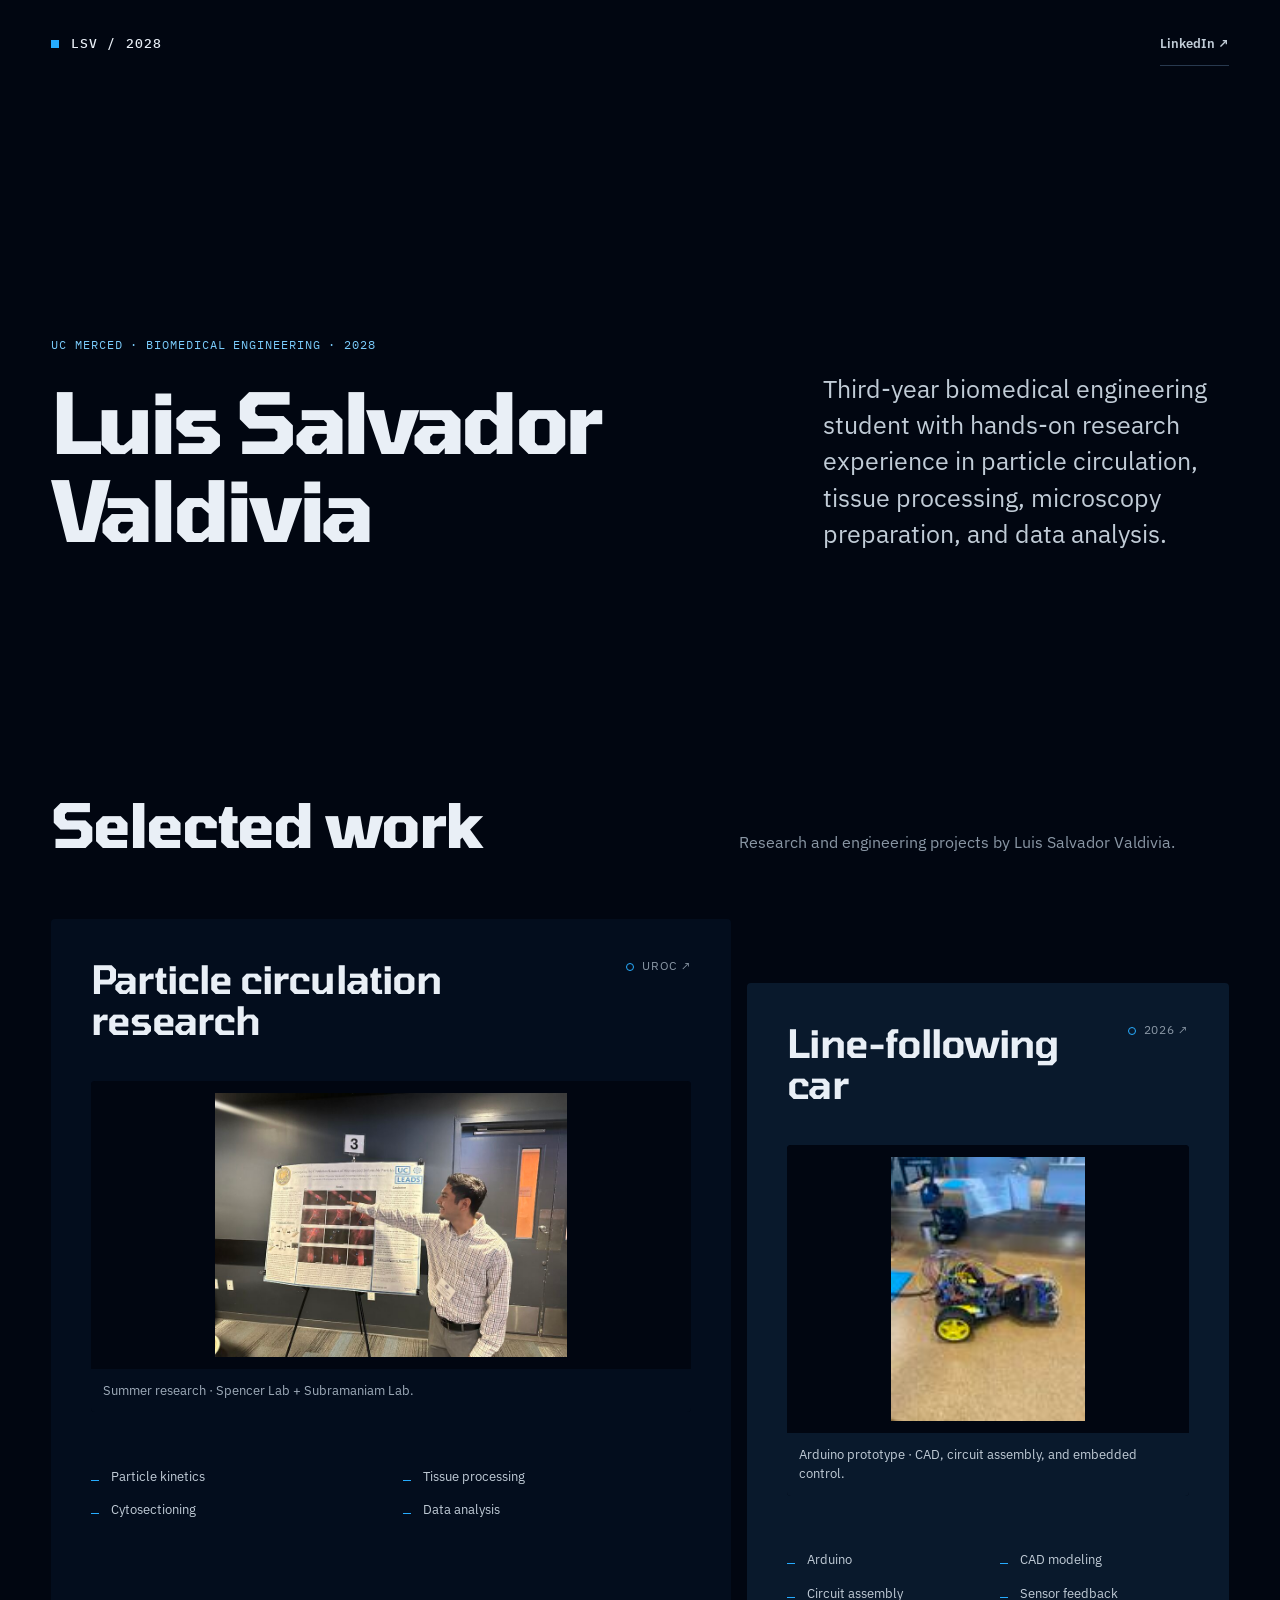
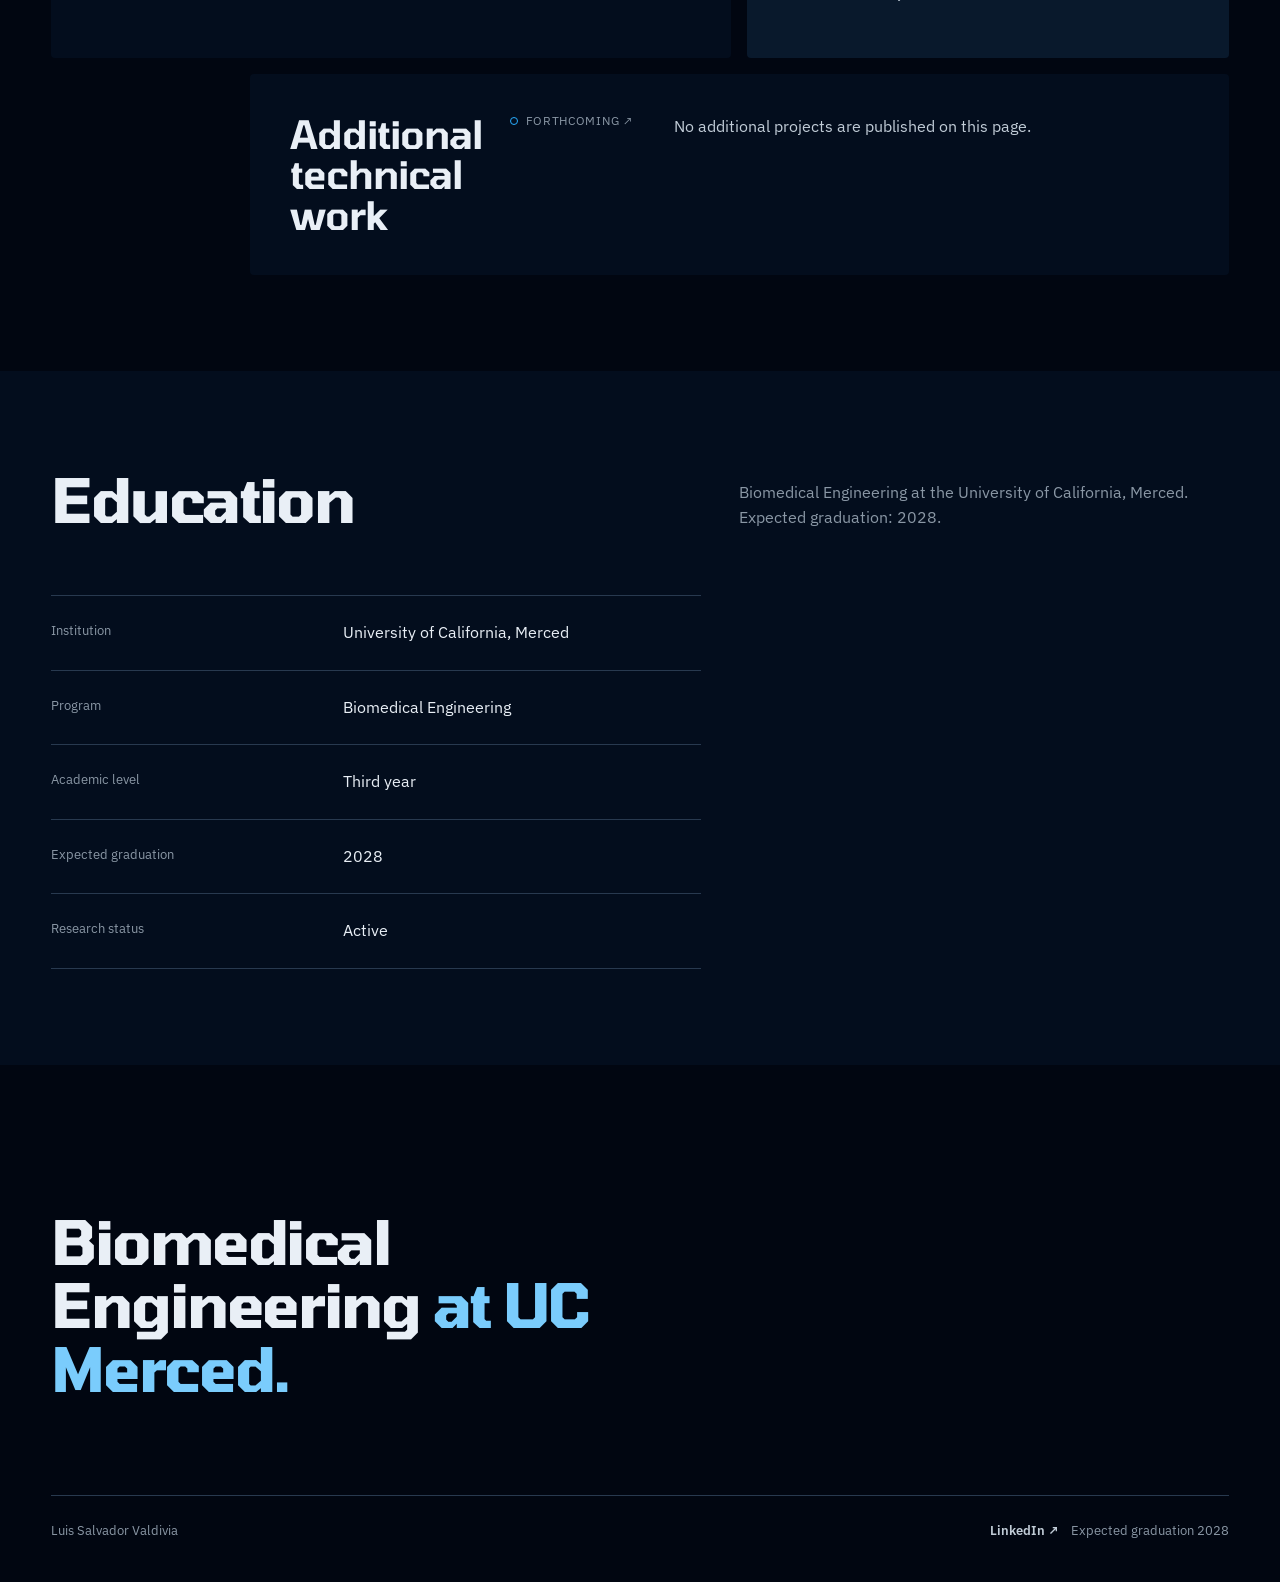
==== commit 29f8379e: "Publish UROC research portfolio update" ====
--- a/index.html
+++ b/index.html
@@ -3,7 +3,7 @@
   <head>
     <meta charset="utf-8">
     <meta name="viewport" content="width=device-width, initial-scale=1, viewport-fit=cover">
-    <meta name="description" content="Portfolio specification for Luis Salvador Valdivia, a biomedical engineering student at UC Merced graduating in 2028.">
+    <meta name="description" content="Biomedical engineering portfolio of Luis Salvador Valdivia, a UC Merced student graduating in 2028.">
     <title>Luis Salvador Valdivia — Biomedical Engineering</title>
     <link rel="preconnect" href="https://fonts.googleapis.com">
     <link rel="preconnect" href="https://fonts.gstatic.com" crossorigin>
@@ -13,7 +13,7 @@
       /* Hallmark · macrostructure: Portfolio Grid · tone: technical + austere · anchor hue: deep blue */
       /* Hallmark · genre: atmospheric · theme: Midnight · enrichment: none · nav: N9 · footer: Ft5 */
       /* Hallmark · contrast: pass (40–41) · static gates: pass · visual: pending (34, 44) */
-      /* Hallmark · pre-emit critique: P5 H5 E3 S4 R5 V5 */
+      /* Hallmark · pre-emit critique: P5 H5 E4 S5 R5 V5 */
 
       *,
       *::before,
@@ -228,25 +228,6 @@
         line-height: 1.45;
       }
 
-      .content-state {
-        display: grid;
-        grid-template-columns: minmax(0, 1fr);
-        gap: var(--space-sm);
-        padding-block-start: var(--space-lg);
-        border-block-start: var(--rule-hair) solid var(--color-rule);
-      }
-
-      .content-state dt {
-        color: var(--color-muted);
-        font-size: var(--text-sm);
-      }
-
-      .content-state dd {
-        color: var(--color-ink);
-        font-size: var(--text-sm);
-        font-weight: 600;
-      }
-
       .section {
         padding-block: var(--space-3xl);
       }
@@ -404,7 +385,13 @@
         background: var(--color-accent);
       }
 
+      .slot-note {
+        max-width: 42ch;
+        color: var(--color-ink-2);
+      }
+
       .record-layout {
+        max-width: var(--measure);
         display: grid;
         gap: var(--space-2xl);
       }
@@ -433,43 +420,6 @@
 
       .spec-row dd {
         color: var(--color-ink);
-        font-variant-numeric: tabular-nums;
-      }
-
-      .queue {
-        align-self: start;
-        display: grid;
-        gap: var(--space-xl);
-        padding: var(--space-xl);
-        background: var(--color-paper-2);
-        border-radius: var(--radius-card);
-      }
-
-      .queue h3 {
-        max-width: 12ch;
-      }
-
-      .queue-list {
-        display: grid;
-        gap: var(--space-md);
-        margin: 0;
-        padding: 0;
-        counter-reset: queue;
-        list-style: none;
-      }
-
-      .queue-list li {
-        display: grid;
-        grid-template-columns: auto minmax(0, 1fr);
-        gap: var(--space-sm);
-        color: var(--color-ink-2);
-        font-size: var(--text-sm);
-      }
-
-      .queue-list li::before {
-        counter-increment: queue;
-        content: counter(queue, decimal-leading-zero);
-        color: var(--color-accent-soft);
         font-variant-numeric: tabular-nums;
       }
 
@@ -530,11 +480,6 @@
         color: var(--color-ink);
       }
 
-      .record-band .queue {
-        background: var(--color-paper-3);
-        color: var(--color-ink);
-      }
-
       @media (min-width: 40rem) {
         .intro {
           grid-template-columns: minmax(0, 1.25fr) minmax(0, 0.75fr);
@@ -542,10 +487,6 @@
           gap: var(--space-3xl);
         }
 
-        .content-state {
-          grid-template-columns: minmax(0, 0.7fr) minmax(0, 1fr);
-        }
-
         .project-grid {
           grid-template-columns: repeat(2, minmax(0, 1fr));
         }
@@ -553,11 +494,6 @@
         .project-slot:last-child {
           grid-column: 1 / -1;
           grid-template-columns: minmax(0, 0.8fr) minmax(0, 1.2fr);
-          align-items: start;
-        }
-
-        .record-layout {
-          grid-template-columns: minmax(0, 1.2fr) minmax(18rem, 0.8fr);
           align-items: start;
         }
 
@@ -649,38 +585,31 @@
         </div>
 
         <div class="intro-copy">
-          <p class="lede">Third-year biomedical engineering student, actively working in research. Project details, methods, and outcomes will be added as work is ready to publish.</p>
-          <dl class="content-state">
-            <dt>Portfolio state</dt>
-            <dd>Content in progress</dd>
-            <dt>Primary record</dt>
-            <dd>Research · engineering · practice</dd>
-          </dl>
+          <p class="lede">Third-year biomedical engineering student with hands-on research experience in particle circulation, tissue processing, microscopy preparation, and data analysis.</p>
         </div>
       </section>
 
       <section class="shell section" id="work" aria-labelledby="work-title">
         <header class="head-hang">
-          <h2 id="work-title">Research should show its evidence.</h2>
-          <p class="section-copy">Each entry will use one repeatable record: question, method, contribution, outcome. Empty fields stay visible until real content replaces them.</p>
+          <h2 id="work-title">Selected work</h2>
+          <p class="section-copy">Research and engineering projects by Luis Salvador Valdivia.</p>
         </header>
 
         <div class="project-grid">
           <a class="project-slot" href="work/research.html" aria-labelledby="research-card-title">
             <div class="slot-head">
-              <h3 id="research-card-title">Current research</h3>
-              <span class="slot-status">Open draft ↗</span>
+              <h3 id="research-card-title">Particle circulation research</h3>
+              <span class="slot-status">UROC ↗</span>
             </div>
-            <figure class="figure-placeholder">
-              <figcaption>Replace with lab image, instrument output, plot, or research figure.</figcaption>
+            <figure class="figure-placeholder has-image">
+              <img src="uroc-research-presentation.png" alt="Luis Salvador Valdivia presenting his particle circulation research poster" width="800" height="600" loading="lazy" decoding="async">
+              <figcaption>Summer research · Spencer Lab + Subramaniam Lab.</figcaption>
             </figure>
-            <ul class="content-fields" aria-label="Fields needed for current research">
-              <li>Lab + PI</li>
-              <li>Research question</li>
-              <li>Methods</li>
-              <li>Contribution</li>
-              <li>Outcome</li>
-              <li>Source link</li>
+            <ul class="content-fields" aria-label="Particle circulation research areas">
+              <li>Particle kinetics</li>
+              <li>Tissue processing</li>
+              <li>Cytosectioning</li>
+              <li>Data analysis</li>
             </ul>
           </a>
 
@@ -703,15 +632,10 @@
 
           <a class="project-slot" href="work/practice.html" aria-labelledby="practice-card-title">
             <div class="slot-head">
-              <h3 id="practice-card-title">Technical practice</h3>
-              <span class="slot-status">Open draft ↗</span>
+              <h3 id="practice-card-title">Additional technical work</h3>
+              <span class="slot-status">Forthcoming ↗</span>
             </div>
-            <ul class="content-fields" aria-label="Fields needed for technical practice">
-              <li>Course or context</li>
-              <li>Technical focus</li>
-              <li>Artifact</li>
-              <li>Takeaway</li>
-            </ul>
+            <p class="slot-note">No additional projects are published on this page.</p>
           </a>
         </div>
       </section>
@@ -719,8 +643,8 @@
       <section class="record-band" aria-labelledby="record-title">
         <div class="shell section">
           <header class="head-hang">
-            <h2 id="record-title">Academic record, without filler.</h2>
-            <p class="section-copy">Known facts stay concrete. Missing details remain queued instead of being invented.</p>
+            <h2 id="record-title">Education</h2>
+            <p class="section-copy">Biomedical Engineering at the University of California, Merced. Expected graduation: 2028.</p>
           </header>
 
           <div class="record-layout">
@@ -747,27 +671,18 @@
               </div>
             </dl>
 
-            <aside class="queue" aria-labelledby="queue-title">
-              <h3 id="queue-title">Next content pass</h3>
-              <ol class="queue-list">
-                <li>Research lab, PI, and question</li>
-                <li>Methods and personal contribution</li>
-                <li>Project visuals and validation</li>
-                <li>Résumé, email, and project sources</li>
-              </ol>
-            </aside>
           </div>
         </div>
       </section>
     </main>
 
     <footer class="shell foot-stmt">
-      <p class="foot-stmt__line">Work in progress. <span>Evidence first.</span></p>
+      <p class="foot-stmt__line">Biomedical Engineering <span>at UC Merced.</span></p>
       <div class="foot-stmt__meta">
         <span>Luis Salvador Valdivia</span>
         <span class="foot-stmt__contact">
           <a class="footer-link" href="https://www.linkedin.com/in/luissalvador12/" target="_blank" rel="noopener noreferrer">LinkedIn ↗</a>
-          <span>Email pending · Expected graduation 2028</span>
+          <span>Expected graduation 2028</span>
         </span>
       </div>
     </footer>
